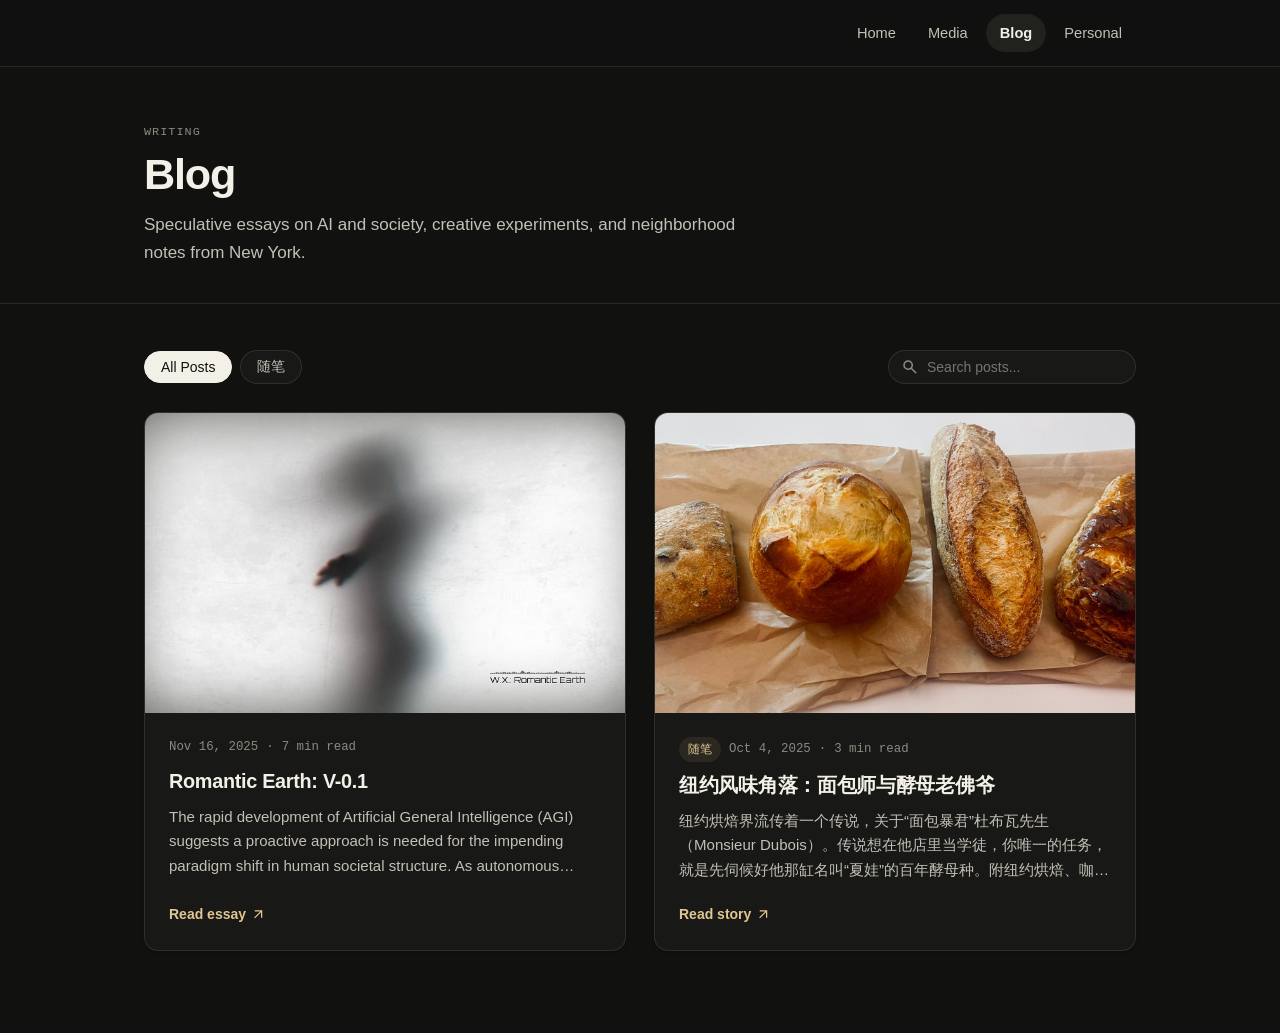
==== blog/index.html @ 7f25b13c "Remove top-left Wei Xia brand label from navbar" ====
<!DOCTYPE html>
<html lang="en">
<head>
  <meta charset="utf-8" />
  <meta name="viewport" content="width=device-width, initial-scale=1" />
  <meta name="theme-color" content="#111110" />
  <meta http-equiv="Content-Security-Policy" content="default-src 'self'; img-src 'self' data:; media-src 'self'; style-src 'self' https://fonts.googleapis.com; font-src 'self' https://fonts.gstatic.com; script-src 'self'; object-src 'none'; base-uri 'self'; form-action 'none';" />
  <title>Blog | Wei Xia</title>
  <meta name="description" content="Essays and personal writing by Wei Xia." />
  <link rel="canonical" href="https://www.ericwxia.xyz/blog/" />
  <link rel="icon" href="../favicon.ico" />
  <meta property="og:title" content="Blog | Wei Xia" />
  <meta property="og:description" content="Essays and personal writing by Wei Xia." />
  <meta property="og:url" content="https://www.ericwxia.xyz/blog/" />
  <meta property="og:site_name" content="Wei Xia" />
  <meta property="og:image" content="https://www.ericwxia.xyz/assets/images/portrait.jpg" />
  <meta property="og:type" content="website" />
  <link rel="preconnect" href="https://fonts.googleapis.com" />
  <link rel="preconnect" href="https://fonts.gstatic.com" crossorigin />
  <link href="https://fonts.googleapis.com/css2?family=Google+Sans+Code:wght@400..600&family=Google+Sans+Flex:opsz,wght,ROND@14..48,400..700,0..100&family=Newsreader:ital,opsz,wght@0,6..72,400..600;1,6..72,400..500&family=Noto+Sans+SC:wght@400;500;600&family=Noto+Serif+SC:wght@400;600&display=swap" rel="stylesheet" />
  <link rel="stylesheet" href="../assets/css/styles.css" />
</head>
<body>
  <a class="skip-link" href="#main-content">Skip to content</a>

  <header class="site-header">
    <div class="header-inner">
      <div class="nav-wrap">
        <nav id="site-nav" class="site-nav" aria-label="Primary">
          <a class="nav-link" href="../">Home</a>
          <a class="nav-link" href="../media/">Media</a>
          <a class="nav-link" href="./" aria-current="page">Blog</a>
          <a class="nav-link" href="../personal/">Personal</a>
        </nav>
        <button id="menu-toggle" class="icon-btn menu-toggle" type="button" aria-label="Toggle navigation menu" aria-expanded="false" aria-controls="site-nav">
          <svg class="icon" viewBox="0 0 24 24" aria-hidden="true"><path d="M3,18V16H21v2H3Zm0-5V11H21v2H3ZM3,8V6H21V8H3Z"/></svg>
        </button>
      </div>
    </div>
  </header>

  <main id="main-content">
    <section class="page-hero">
      <div class="container">
        <p class="section-kicker">Writing</p>
        <h1 class="page-title">Blog</h1>
        <p class="page-subtitle">Speculative essays on AI and society, creative experiments, and neighborhood notes from New York.</p>
      </div>
    </section>

    <section class="section">
      <div class="container">
        <div class="blog-toolbar">
          <div class="filter-pills" role="group" aria-label="Filter posts by category">
            <button class="filter-pill is-active" type="button" id="filter-all" data-filter-category="all" aria-pressed="true">All Posts</button>
            <button class="filter-pill" type="button" id="filter-suibi" data-filter-category="随笔" aria-pressed="false" lang="zh-Hans">随笔</button>
          </div>
          <div class="search-field">
            <svg class="icon" viewBox="0 0 24 24" aria-hidden="true"><path d="M19.6,21l-6.3-6.3q-0.75,0.6-1.72,0.95T9.5,16q-2.72,0-4.61-1.89Q3,12.23 3,9.5Q3,6.77 4.89,4.89T9.5,3t4.61,1.89T16,9.5q0,1.1-0.35,2.07T14.7,13.3L21,19.6L19.6,21ZM9.5,14q1.88,0 3.19-1.31T14,9.5T12.69,6.31T9.5,5T6.31,6.31T5,9.5t1.31,3.19T9.5,14Z"/></svg>
            <input id="blog-search-input" class="search-input" type="search" placeholder="Search posts..." aria-label="Search posts" />
          </div>
        </div>

        
      <div class="post-grid">
        <article class="post-card" data-post-card data-category="essay">
          <a href="../post/romantic-earth-v-0-1/" id="post-card-romantic-earth">
            <div class="post-card-cover">
              <img src="../assets/images/romantic-earth-cover.jpg" alt="Romantic Earth: V-0.1 cover artwork" loading="lazy" />
            </div>
            <div class="post-card-body">
              <div class="post-card-meta">
                <span>Nov 16, 2025</span>
                <span>&middot;</span>
                <span>7 min read</span>
              </div>
              <h3 class="post-card-title">Romantic Earth: V-0.1</h3>
              <p class="post-card-excerpt">The rapid development of Artificial General Intelligence (AGI) suggests a proactive approach is needed for the impending paradigm shift in human societal structure. As autonomous systems begin to manage the logistical and material foundations of civilization, humanity may face a &ldquo;post-work alignment problem.&rdquo;</p>
              <span class="post-card-footer">Read essay <svg class="icon icon-sm" viewBox="0 0 24 24" aria-hidden="true"><path d="M6.4,18L5,16.6L14.6,7H6V5H18V17H16V8.4L6.4,18Z"/></svg></span>
            </div>
          </a>
        </article>

        <article class="post-card" data-post-card data-category="随笔">
          <a href="../post/%E7%BA%BD%E7%BA%A6%E9%A3%8E%E5%91%B3%E8%A7%92%E8%90%BD/" id="post-card-ny-corners">
            <div class="post-card-cover">
              <img src="../assets/images/ny-bakery-cover.jpg" alt="纽约风味角落 artisan breads" loading="lazy" />
            </div>
            <div class="post-card-body">
              <div class="post-card-meta">
                <span class="post-card-tag" lang="zh-Hans">随笔</span>
                <span>Oct 4, 2025</span>
                <span>&middot;</span>
                <span>3 min read</span>
              </div>
              <h3 class="post-card-title" lang="zh-Hans">纽约风味角落：面包师与酵母老佛爷</h3>
              <p class="post-card-excerpt" lang="zh-Hans">纽约烘焙界流传着一个传说，关于“面包暴君”杜布瓦先生（Monsieur Dubois）。传说想在他店里当学徒，你唯一的任务，就是先伺候好他那缸名叫“夏娃”的百年酵母种。附纽约烘焙、咖啡与抹茶风味笔记及 AI 原创曲 Caffeine Mode。</p>
              <span class="post-card-footer">Read story <svg class="icon icon-sm" viewBox="0 0 24 24" aria-hidden="true"><path d="M6.4,18L5,16.6L14.6,7H6V5H18V17H16V8.4L6.4,18Z"/></svg></span>
            </div>
          </a>
        </article>
      </div>


        <div id="blog-empty-state" class="empty-state" hidden>
          No posts match your search.
        </div>
      </div>
    </section>

  </main>

  <script src="../assets/js/main.js" defer></script>
</body>
</html>
---- assets/css/styles.css ----
/* ==========================================================================
   Wei Xia — Personal Website Design System v2 (ericwxia.xyz)
   Typography: Google Sans Flex, Newsreader, Noto Sans/Serif SC, Google Sans Code
   Palette: Warm Museum Paper & Deep Obsidian (#FAF8F5 / #171717 / #1A5276)
   ========================================================================== */

:root {
  color-scheme: dark;
  --bg: #111110;
  --bg-elevated: #181816;
  --bg-subtle: #21211e;
  --bg-muted: #2b2b27;
  --bg-obsidian: #171717;
  --ink: #f3f0e8;
  --ink-secondary: #c4c0b6;
  --ink-muted: #8e8a80;
  --border: rgba(243, 240, 232, 0.10);
  --border-strong: rgba(243, 240, 232, 0.22);
  --accent: #e2c692;
  --accent-hover: #f2ddb3;
  --accent-soft: rgba(226, 198, 146, 0.09);
  --accent-border: rgba(226, 198, 146, 0.30);
  --header-bg: rgba(17, 17, 16, 0.88);
  --shadow-sm: 0 1px 3px rgba(0, 0, 0, 0.34);
  --shadow-md: 0 14px 36px -10px rgba(0, 0, 0, 0.54);
  --shadow-lg: 0 28px 60px -14px rgba(0, 0, 0, 0.74);
  --fig-re: #4bc498;
  --fig-re-soft: rgba(75, 196, 152, 0.16);
  --fig-md: #e59a3c;
  --fig-ga: #e06c6c;
  --fig-tier1-fill: rgba(75, 196, 152, 0.18);
  --fig-tier2-fill: rgba(116, 175, 214, 0.16);
  --fig-tier3-fill: rgba(243, 240, 232, 0.07);
  --radius-sm: 8px;
  --radius-md: 14px;
  --radius-lg: 20px;
  --font-sans: 'Google Sans Flex', -apple-system, BlinkMacSystemFont, 'Noto Sans SC', sans-serif;
  --font-serif: 'Newsreader', 'Noto Serif SC', Georgia, serif;
  --font-mono: 'Google Sans Code', ui-monospace, SFMono-Regular, Menlo, monospace;
  --container-max: 1040px;
  --prose-max: 690px;
}

*,
*::before,
*::after {
  box-sizing: border-box;
}

html {
  scroll-behavior: smooth;
  -webkit-text-size-adjust: 100%;
}

body {
  margin: 0;
  background-color: var(--bg);
  color: var(--ink);
  font-family: var(--font-sans);
  font-size: 16px;
  line-height: 1.65;
  font-variant-ligatures: no-contextual;
  font-feature-settings: "calt" 0;
  -webkit-font-smoothing: antialiased;
  -moz-osx-font-smoothing: grayscale;
  transition: background-color 0.22s ease, color 0.22s ease;
  min-height: 100vh;
  display: flex;
  flex-direction: column;
}

img,
video,
svg {
  max-width: 100%;
  display: block;
}

[hidden] {
  display: none !important;
}

body.is-modal-open {
  overflow: hidden;
}

a {
  color: inherit;
  text-decoration: none;
}

button {
  font-family: inherit;
}

:focus-visible {
  outline: 2px solid var(--accent);
  outline-offset: 3px;
  border-radius: 4px;
}

.skip-link {
  position: absolute;
  left: -9999px;
  top: 12px;
  z-index: 200;
  background: var(--ink);
  color: var(--bg);
  padding: 8px 16px;
  border-radius: var(--radius-sm);
  font-size: 0.875rem;
  font-weight: 500;
}

.skip-link:focus {
  left: 16px;
}

.icon {
  width: 18px;
  height: 18px;
  fill: currentColor;
  flex-shrink: 0;
  display: inline-block;
  vertical-align: middle;
}

.icon-sm {
  width: 15px;
  height: 15px;
}

.icon-lg {
  width: 22px;
  height: 22px;
}

/* ==========================================================================
   Header, Monogram & Reading Progress Bar
   ========================================================================== */

.site-header {
  position: sticky;
  top: 0;
  z-index: 100;
  background: var(--header-bg);
  backdrop-filter: blur(16px);
  -webkit-backdrop-filter: blur(16px);
  border-bottom: 1px solid var(--border);
}

.header-inner {
  max-width: var(--container-max);
  margin: 0 auto;
  padding: 0 24px;
  height: 66px;
  display: flex;
  align-items: center;
  justify-content: flex-end;
  gap: 24px;
}

.nav-wrap {
  display: flex;
  align-items: center;
  gap: 8px;
}

.site-nav {
  display: flex;
  align-items: center;
  gap: 4px;
}

.nav-link {
  padding: 7px 14px;
  border-radius: 999px;
  font-size: 0.915rem;
  font-weight: 480;
  color: var(--ink-secondary);
  transition: color 0.16s ease, background-color 0.16s ease;
}

.nav-link:hover {
  color: var(--ink);
  background: var(--bg-subtle);
}

.nav-link[aria-current="page"] {
  color: var(--ink);
  font-weight: 580;
  background: var(--bg-subtle);
}

.icon-btn {
  display: inline-flex;
  align-items: center;
  justify-content: center;
  width: 38px;
  height: 38px;
  border-radius: 999px;
  border: 1px solid var(--border);
  background: transparent;
  color: var(--ink-secondary);
  cursor: pointer;
  transition: color 0.16s ease, background-color 0.16s ease, border-color 0.16s ease;
}

.icon-btn:hover {
  color: var(--ink);
  background: var(--bg-subtle);
  border-color: var(--border-strong);
}

.menu-toggle {
  display: none;
}

.reading-progress {
  position: absolute;
  left: 0;
  bottom: -1px;
  width: 100%;
  height: 2px;
  border: none;
  background: transparent;
  appearance: none;
  -webkit-appearance: none;
  pointer-events: none;
}

.reading-progress::-webkit-progress-bar {
  background: transparent;
}

.reading-progress::-webkit-progress-value {
  background: var(--accent);
  transition: width 0.08s linear;
}

.reading-progress::-moz-progress-bar {
  background: var(--accent);
}

/* ==========================================================================
   Main Container & Section Rhythm
   ========================================================================== */

main {
  flex: 1;
  padding-bottom: 36px;
}

.container {
  max-width: var(--container-max);
  margin: 0 auto;
  padding: 0 24px;
}

.section {
  padding: 46px 0;
}

.section-header {
  display: flex;
  align-items: center;
  justify-content: space-between;
  flex-wrap: wrap;
  gap: 12px 16px;
  margin-bottom: 26px;
}

.section-kicker {
  font-family: var(--font-mono);
  font-size: 0.74rem;
  text-transform: uppercase;
  letter-spacing: 0.085em;
  color: var(--ink-muted);
  margin: 0 0 7px;
}

.section-title {
  font-size: 1.4rem;
  font-weight: 620;
  letter-spacing: -0.022em;
  margin: 0;
}

.section-links {
  display: inline-flex;
  align-items: center;
  gap: 14px;
  flex-shrink: 0;
}

.scholar-pill {
  display: inline-flex;
  align-items: center;
  gap: 7px;
  padding: 5px 13px;
  border-radius: 999px;
  background: var(--accent-soft);
  border: 1px solid var(--accent-border);
  color: var(--accent);
  font-size: 0.86rem;
  font-weight: 540;
  letter-spacing: -0.005em;
  white-space: nowrap;
  transition: background-color 0.16s ease, border-color 0.16s ease, color 0.16s ease, transform 0.16s ease;
}

.scholar-pill:hover {
  color: var(--accent-hover);
  background: rgba(226, 198, 146, 0.15);
  border-color: rgba(226, 198, 146, 0.52);
  transform: translateY(-1px);
}

.scholar-pill .scholar-arrow {
  opacity: 0.85;
  transition: transform 0.16s ease, opacity 0.16s ease;
}

.scholar-pill:hover .scholar-arrow {
  opacity: 1;
  transform: translate(2px, -2px);
}

.section-more {
  display: inline-flex;
  align-items: center;
  gap: 4px;
  font-size: 0.88rem;
  font-weight: 500;
  color: var(--ink-secondary);
  white-space: nowrap;
  flex-shrink: 0;
  transition: color 0.16s ease;
}

.section-more:hover {
  color: var(--accent-hover);
}

.section-more .icon {
  transition: transform 0.16s ease;
}

.section-more:hover .icon {
  transform: translate(2px, -2px);
}

/* ==========================================================================
   Home Hero & Museum Mat Portrait Frame
   ========================================================================== */

.hero {
  padding: 72px 0 64px;
}

.hero-grid {
  display: grid;
  grid-template-columns: 1fr auto;
  gap: 48px;
  align-items: center;
}

.hero-title {
  font-size: clamp(2.5rem, 4.8vw, 3.45rem);
  line-height: 1.08;
  letter-spacing: -0.032em;
  font-weight: 660;
  margin: 0 0 22px;
  text-wrap: balance;
}

.hero-lead,
.hero-sub {
  font-family: var(--font-sans);
  font-size: 1.12rem;
  line-height: 1.7;
  color: var(--ink);
  font-weight: 430;
  max-width: 54ch;
}

.hero-lead {
  margin: 0 0 16px;
}

.hero-sub {
  margin: 0 0 24px;
}

.focus-strip {
  display: flex;
  flex-wrap: wrap;
  align-items: center;
  gap: 8px;
  margin: 0 0 30px;
  padding: 0;
  list-style: none;
  font-family: var(--font-mono);
  font-size: 0.75rem;
  color: var(--ink-secondary);
}

.focus-chip {
  padding: 4px 11px;
  border-radius: 999px;
  background: var(--bg-subtle);
  border: 1px solid var(--border);
  white-space: nowrap;
}

.hero-actions {
  display: flex;
  flex-wrap: wrap;
  align-items: center;
  gap: 14px;
}

.contact-bar {
  display: inline-flex;
  flex-wrap: wrap;
  align-items: center;
  gap: 8px;
  padding: 8px 18px;
  background: var(--bg-elevated);
  border: 1px solid var(--border);
  border-radius: 999px;
  box-shadow: var(--shadow-sm);
}

.contact-label {
  font-size: 0.85rem;
  color: var(--ink-muted);
}

.contact-handle {
  font-family: var(--font-mono);
  font-size: 0.88rem;
  font-weight: 500;
  color: var(--ink);
  letter-spacing: -0.01em;
}

.inline-link {
  color: var(--accent);
  text-decoration: underline;
  text-decoration-color: rgba(226, 198, 146, 0.38);
  text-underline-offset: 3px;
  transition: color 0.16s ease, text-decoration-color 0.16s ease;
}

.inline-link:hover {
  color: var(--accent-hover);
  text-decoration-color: rgba(242, 221, 179, 0.85);
}

/* Compact Portrait Frame */
.portrait-card {
  width: 196px;
  max-width: 196px;
  margin-left: auto;
  border: 1px solid var(--border);
  border-radius: 16px;
  overflow: hidden;
  box-shadow: var(--shadow-md);
  background: var(--bg-obsidian);
}

.portrait-frame {
  background: var(--bg-obsidian);
  aspect-ratio: 760 / 826;
}

.portrait-frame img {
  width: 100%;
  height: 100%;
  object-fit: cover;
  object-position: center center;
}

/* ==========================================================================
   Media Coverage List (With Domain & Year Context)
   ========================================================================== */

.page-hero {
  padding: 56px 0 36px;
  border-bottom: 1px solid var(--border);
}

.page-title {
  font-size: clamp(2.05rem, 3.6vw, 2.7rem);
  line-height: 1.15;
  letter-spacing: -0.028em;
  font-weight: 650;
  margin: 0 0 12px;
}

.page-subtitle {
  font-size: 1.0625rem;
  color: var(--ink-secondary);
  margin: 0;
  max-width: 620px;
}

.media-list {
  list-style: none;
  padding: 0;
  margin: 0;
  display: flex;
  flex-direction: column;
}

.media-item {
  border-bottom: 1px solid var(--border);
}

.media-item:first-child {
  border-top: 1px solid var(--border);
}

.media-link {
  display: flex;
  align-items: center;
  justify-content: space-between;
  gap: 24px;
  padding: 20px 14px;
  margin: 0 -14px;
  border-radius: var(--radius-sm);
  transition: background-color 0.16s ease;
}

.media-link:hover {
  background-color: var(--bg-subtle);
}

.media-main {
  display: flex;
  flex-direction: column;
  gap: 4px;
}

.media-context {
  font-family: var(--font-mono);
  font-size: 0.74rem;
  color: var(--ink-muted);
  letter-spacing: 0.02em;
}

.media-headline {
  font-size: 1.05rem;
  font-weight: 540;
  line-height: 1.45;
  color: var(--ink);
  transition: color 0.16s ease;
}

.media-link:hover .media-headline {
  color: var(--accent);
}

.media-meta {
  display: inline-flex;
  align-items: center;
  gap: 10px;
  flex-shrink: 0;
}

.outlet-badge {
  font-family: var(--font-mono);
  font-size: 0.77rem;
  font-weight: 500;
  padding: 4px 11px;
  border-radius: 999px;
  background: var(--bg-elevated);
  border: 1px solid var(--border);
  color: var(--ink-secondary);
  white-space: nowrap;
}

.media-arrow {
  color: var(--ink-muted);
  transition: transform 0.16s ease, color 0.16s ease;
}

.media-link:hover .media-arrow {
  color: var(--accent);
  transform: translate(2px, -2px);
}

/* ==========================================================================
   Blog Cards & Toolbar
   ========================================================================== */

.blog-toolbar {
  display: flex;
  flex-wrap: wrap;
  align-items: center;
  justify-content: space-between;
  gap: 16px;
  margin: 0 0 28px;
}

.filter-pills {
  display: flex;
  align-items: center;
  gap: 8px;
}

.filter-pill {
  padding: 7px 16px;
  border-radius: 999px;
  border: 1px solid var(--border);
  background: var(--bg-elevated);
  color: var(--ink-secondary);
  font-size: 0.875rem;
  font-weight: 500;
  cursor: pointer;
  transition: all 0.16s ease;
}

.filter-pill:hover {
  border-color: var(--border-strong);
  color: var(--ink);
}

.filter-pill.is-active {
  background: var(--ink);
  color: var(--bg);
  border-color: var(--ink);
}

.search-field {
  position: relative;
  min-width: 248px;
}

.search-field .icon {
  position: absolute;
  left: 13px;
  top: 50%;
  transform: translateY(-50%);
  color: var(--ink-muted);
  pointer-events: none;
}

.search-input {
  width: 100%;
  padding: 8px 14px 8px 38px;
  border-radius: 999px;
  border: 1px solid var(--border);
  background: var(--bg-elevated);
  color: var(--ink);
  font-family: inherit;
  font-size: 0.875rem;
  transition: border-color 0.16s ease, box-shadow 0.16s ease;
}

.search-input:focus {
  outline: none;
  border-color: var(--accent);
  box-shadow: 0 0 0 3px var(--accent-soft);
}

.post-grid {
  display: grid;
  grid-template-columns: repeat(2, minmax(0, 1fr));
  gap: 28px;
}

.post-card {
  display: flex;
  flex-direction: column;
  background: var(--bg-elevated);
  border: 1px solid var(--border);
  border-radius: var(--radius-md);
  overflow: hidden;
  box-shadow: var(--shadow-sm);
  transition: transform 0.2s ease, box-shadow 0.2s ease, border-color 0.2s ease;
}

.post-card:hover {
  transform: translateY(-3px);
  box-shadow: var(--shadow-md);
  border-color: var(--border-strong);
}

.post-card > a {
  display: flex;
  flex-direction: column;
  flex: 1;
}

.post-card-cover {
  aspect-ratio: 16 / 10;
  overflow: hidden;
  background: var(--bg-subtle);
}

.post-card-cover img {
  width: 100%;
  height: 100%;
  object-fit: cover;
  transition: transform 0.35s ease;
}

.post-card:hover .post-card-cover img {
  transform: scale(1.03);
}

.post-card-body {
  padding: 24px;
  display: flex;
  flex-direction: column;
  flex: 1;
}

.post-card-meta {
  display: flex;
  align-items: center;
  flex-wrap: wrap;
  gap: 8px;
  font-family: var(--font-mono);
  font-size: 0.775rem;
  color: var(--ink-muted);
  margin-bottom: 10px;
}

.post-card-tag {
  padding: 2px 9px;
  border-radius: 999px;
  background: var(--accent-soft);
  color: var(--accent);
  font-family: var(--font-sans);
  font-weight: 560;
}

.post-card-title {
  font-size: 1.24rem;
  line-height: 1.35;
  letter-spacing: -0.015em;
  font-weight: 620;
  margin: 0 0 10px;
  color: var(--ink);
}

.post-card-excerpt {
  font-size: 0.94rem;
  line-height: 1.65;
  color: var(--ink-secondary);
  margin: 0 0 20px;
  display: -webkit-box;
  -webkit-line-clamp: 3;
  -webkit-box-orient: vertical;
  overflow: hidden;
}

.post-card-footer {
  margin-top: auto;
  display: inline-flex;
  align-items: center;
  gap: 5px;
  font-size: 0.875rem;
  font-weight: 560;
  color: var(--accent);
}

/* Horizontal Related Post Card */
.next-post-card {
  display: grid;
  grid-template-columns: 180px 1fr;
  background: var(--bg-elevated);
  border: 1px solid var(--border);
  border-radius: var(--radius-md);
  overflow: hidden;
  box-shadow: var(--shadow-sm);
  transition: transform 0.2s ease, box-shadow 0.2s ease, border-color 0.2s ease;
}

.next-post-card:hover {
  transform: translateY(-2px);
  box-shadow: var(--shadow-md);
  border-color: var(--border-strong);
}

.next-post-thumb {
  height: 100%;
  min-height: 130px;
  background: var(--bg-subtle);
  overflow: hidden;
}

.next-post-thumb img {
  width: 100%;
  height: 100%;
  object-fit: cover;
}

.next-post-body {
  padding: 20px 24px;
  display: flex;
  flex-direction: column;
  justify-content: center;
}

/* Zen Minimalist Writing List (Homepage) */
.zen-post-list {
  list-style: none;
  padding: 0;
  margin: 0;
  border-top: 1px solid var(--border);
}

.zen-post-item {
  border-bottom: 1px solid var(--border);
}

.zen-post-link {
  display: flex;
  align-items: baseline;
  justify-content: space-between;
  gap: 24px;
  padding: 18px 12px;
  margin: 0 -12px;
  border-radius: var(--radius-sm);
  transition: background-color 0.16s ease;
}

.zen-post-link:hover {
  background-color: var(--bg-subtle);
}

.zen-post-title {
  font-size: 1.05rem;
  font-weight: 520;
  color: var(--ink);
  transition: color 0.16s ease;
}

.zen-post-link:hover .zen-post-title {
  color: var(--accent);
}

.zen-post-date {
  font-family: var(--font-mono);
  font-size: 0.8rem;
  color: var(--ink-muted);
  white-space: nowrap;
  flex-shrink: 0;
}

.empty-state {
  padding: 40px 24px;
  text-align: center;
  color: var(--ink-muted);
  background: var(--bg-subtle);
  border-radius: var(--radius-md);
}

/* ==========================================================================
   Personal Page & Journey Trail
   ========================================================================== */

.personal-layout {
  display: grid;
  grid-template-columns: 1.22fr 0.92fr;
  gap: 52px;
  align-items: start;
  padding: 48px 0 64px;
}

.personal-prose > p {
  font-family: var(--font-sans);
  font-size: 1.08rem;
  font-weight: 430;
  line-height: 1.8;
  color: var(--ink);
  margin: 0 0 22px;
}

.places-strip {
  margin-top: 34px;
  padding-top: 26px;
  border-top: 1px solid var(--border);
}

.places-trail {
  display: flex;
  flex-wrap: wrap;
  align-items: center;
  gap: 8px 6px;
  list-style: none;
  padding: 0;
  margin: 14px 0 0;
}

.place-step {
  display: inline-flex;
  align-items: center;
  gap: 6px;
  font-size: 0.86rem;
  color: var(--ink-secondary);
}

.place-name {
  padding: 4px 11px;
  border-radius: 999px;
  background: var(--bg-subtle);
  border: 1px solid var(--border);
}

.place-name.is-current {
  background: var(--ink);
  color: var(--bg);
  border-color: var(--ink);
  font-weight: 560;
}

.place-arrow {
  color: var(--ink-muted);
  font-family: var(--font-mono);
  font-size: 0.78rem;
}

.art-card {
  background: var(--bg-elevated);
  border: 1px solid var(--border);
  border-radius: var(--radius-lg);
  padding: 12px;
  box-shadow: var(--shadow-md);
}

.art-card img {
  border-radius: 10px;
  width: 100%;
  aspect-ratio: 16 / 11;
  object-fit: cover;
}

.art-caption {
  padding: 12px 6px 4px;
  font-family: var(--font-mono);
  font-size: 0.76rem;
  color: var(--ink-muted);
  display: flex;
  justify-content: space-between;
  gap: 12px;
}

/* ==========================================================================
   Article / Essay Layout + Sticky Margin TOC
   ========================================================================== */

.article-shell {
  padding: 44px 0 76px;
}

.article-with-toc {
  max-width: 1080px;
  margin: 0 auto;
  padding: 0 24px;
  display: grid;
  grid-template-columns: 200px minmax(0, var(--prose-max));
  gap: 56px;
  justify-content: center;
}

.article-container {
  max-width: var(--prose-max);
  margin: 0 auto;
  padding: 0 24px;
}

.article-with-toc .article-container {
  padding: 0;
  margin: 0;
}

.toc-aside {
  position: sticky;
  top: 98px;
  align-self: start;
  padding-top: 4px;
}

.toc-label {
  font-family: var(--font-mono);
  font-size: 0.7rem;
  text-transform: uppercase;
  letter-spacing: 0.09em;
  color: var(--ink-muted);
  margin: 0 0 12px;
}

.toc-list {
  list-style: none;
  padding: 0;
  margin: 0;
  border-left: 1px solid var(--border);
}

.toc-link {
  display: block;
  padding: 5px 0 5px 14px;
  margin-left: -1px;
  border-left: 2px solid transparent;
  font-size: 0.8125rem;
  line-height: 1.4;
  color: var(--ink-muted);
  transition: color 0.15s ease, border-color 0.15s ease;
}

.toc-link:hover {
  color: var(--ink);
}

.toc-link.is-active {
  color: var(--accent);
  border-left-color: var(--accent);
  font-weight: 560;
}

.back-link {
  display: inline-flex;
  align-items: center;
  gap: 6px;
  font-size: 0.875rem;
  font-weight: 500;
  color: var(--ink-muted);
  margin-bottom: 26px;
  transition: color 0.16s ease;
}

.back-link:hover {
  color: var(--ink);
}

.article-header {
  margin-bottom: 30px;
}

.article-title {
  font-size: clamp(1.95rem, 3.8vw, 2.6rem);
  line-height: 1.18;
  letter-spacing: -0.026em;
  font-weight: 660;
  margin: 0 0 16px;
  text-wrap: balance;
}

.article-title:lang(zh-Hans) {
  font-size: clamp(1.72rem, 3.2vw, 2.28rem);
  letter-spacing: -0.01em;
}

.article-byline {
  display: flex;
  flex-wrap: wrap;
  align-items: center;
  gap: 10px;
  font-family: var(--font-mono);
  font-size: 0.8rem;
  color: var(--ink-muted);
}

.hashtag-row {
  display: flex;
  flex-wrap: wrap;
  gap: 8px;
  margin-top: 16px;
}

.hashtag {
  font-size: 0.8125rem;
  color: var(--accent);
  background: var(--accent-soft);
  padding: 3px 11px;
  border-radius: 999px;
  font-weight: 520;
}

.disclaimer-box {
  padding: 15px 20px;
  margin: 24px 0 28px;
  background: var(--bg-subtle);
  border-left: 3px solid var(--border-strong);
  border-radius: 0 var(--radius-sm) var(--radius-sm) 0;
  font-size: 0.91rem;
  line-height: 1.6;
  color: var(--ink-secondary);
  font-style: italic;
}

/* Video Figure */
.video-card {
  margin: 28px 0 36px;
  background: var(--bg-elevated);
  border: 1px solid var(--border);
  border-radius: var(--radius-md);
  overflow: hidden;
  box-shadow: var(--shadow-md);
}

.video-card video {
  width: 100%;
  aspect-ratio: 16 / 9;
  background: #000000;
}

.video-caption {
  padding: 11px 18px;
  font-family: var(--font-mono);
  font-size: 0.78rem;
  color: var(--ink-muted);
  border-top: 1px solid var(--border);
}

/* Custom Audio Player Card (Zero browser-default range chrome) */
.audio-player-card {
  display: flex;
  align-items: center;
  gap: 16px;
  padding: 15px 18px;
  margin: 24px 0 36px;
  background: var(--bg-elevated);
  border: 1px solid var(--border);
  border-radius: var(--radius-md);
  box-shadow: var(--shadow-sm);
}

.audio-cover {
  width: 58px;
  height: 58px;
  border-radius: 10px;
  object-fit: cover;
  flex-shrink: 0;
  border: 1px solid var(--border);
}

.audio-play-btn {
  width: 44px;
  height: 44px;
  border-radius: 999px;
  border: none;
  background: var(--ink);
  color: var(--bg);
  display: inline-flex;
  align-items: center;
  justify-content: center;
  cursor: pointer;
  flex-shrink: 0;
  transition: transform 0.15s ease, opacity 0.15s ease;
}

.audio-play-btn:hover {
  transform: scale(1.05);
  opacity: 0.92;
}

.audio-body {
  flex: 1;
  min-width: 0;
}

.audio-top {
  display: flex;
  align-items: baseline;
  justify-content: space-between;
  gap: 12px;
  margin-bottom: 10px;
}

.audio-title-wrap {
  display: flex;
  flex-wrap: wrap;
  align-items: baseline;
  gap: 8px;
  min-width: 0;
}

.audio-title {
  font-weight: 620;
  font-size: 0.95rem;
  color: var(--ink);
}

.audio-artist {
  font-size: 0.8rem;
  color: var(--ink-muted);
}

.audio-meta-right {
  display: inline-flex;
  align-items: center;
  gap: 10px;
  flex-shrink: 0;
}

.lyrics-jump {
  font-family: var(--font-mono);
  font-size: 0.74rem;
  color: var(--accent);
  padding: 2px 8px;
  border-radius: 999px;
  background: var(--accent-soft);
}

.lyrics-jump:hover {
  color: var(--accent-hover);
}

.audio-time {
  font-family: var(--font-mono);
  font-size: 0.775rem;
  color: var(--ink-muted);
  white-space: nowrap;
}

.audio-scrub {
  width: 100%;
  padding: 6px 0;
  cursor: pointer;
}

.audio-progress {
  width: 100%;
  height: 6px;
  border: none;
  border-radius: 999px;
  background: var(--bg-muted);
  overflow: hidden;
  display: block;
  appearance: none;
  -webkit-appearance: none;
}

.audio-progress::-webkit-progress-bar {
  background: var(--bg-muted);
  border-radius: 999px;
}

.audio-progress::-webkit-progress-value {
  background: var(--accent);
  border-radius: 999px;
  transition: width 0.08s linear;
}

.audio-progress::-moz-progress-bar {
  background: var(--accent);
  border-radius: 999px;
}

/* Prose Content */
.prose {
  font-family: var(--font-serif);
  font-size: 1.125rem;
  line-height: 1.84;
  color: var(--ink);
}

.prose.prose-zh {
  font-size: 1.08rem;
  line-height: 1.95;
}

.prose p {
  margin: 0 0 1.35em;
}

.prose h2 {
  font-family: var(--font-sans);
  font-size: 1.42rem;
  line-height: 1.3;
  letter-spacing: -0.02em;
  font-weight: 630;
  margin: 2.3em 0 0.75em;
  scroll-margin-top: 90px;
}

.prose h3 {
  font-family: var(--font-sans);
  font-size: 1.14rem;
  line-height: 1.38;
  letter-spacing: -0.012em;
  font-weight: 610;
  margin: 1.8em 0 0.6em;
  scroll-margin-top: 90px;
}

.prose ul,
.prose ol {
  margin: 0 0 1.4em;
  padding-left: 1.4em;
}

.prose li {
  margin-bottom: 0.55em;
}

.prose strong {
  font-weight: 650;
  color: var(--ink);
}

.prose-divider {
  text-align: center;
  margin: 2.4em 0;
  font-family: var(--font-sans);
  font-size: 0.92rem;
  color: var(--ink-muted);
  letter-spacing: 0.2em;
}

/* Publication SVG Figures (Theme-adaptive!) */
.svg-figure {
  margin: 2.2em 0;
  background: var(--bg-elevated);
  border: 1px solid var(--border);
  border-radius: var(--radius-md);
  padding: 22px 22px 18px;
  box-shadow: var(--shadow-sm);
}

.svg-figure svg {
  width: 100%;
  height: auto;
  font-family: var(--font-sans);
}

.svg-figure figcaption {
  margin-top: 16px;
  padding-top: 13px;
  border-top: 1px solid var(--border);
  font-family: var(--font-sans);
  font-size: 0.855rem;
  line-height: 1.58;
  color: var(--ink-secondary);
}

/* Equation Block */
.equation-box {
  margin: 1.8em 0;
  padding: 22px 24px;
  background: var(--bg-elevated);
  border: 1px solid var(--border);
  border-radius: var(--radius-md);
  display: flex;
  align-items: center;
  justify-content: space-between;
  gap: 16px;
  overflow-x: auto;
}

.equation-math {
  font-family: var(--font-serif);
  font-size: 1.38rem;
  font-style: italic;
  margin: 0 auto;
  white-space: nowrap;
  color: var(--ink);
}

.equation-math .op {
  font-style: normal;
  padding: 0 4px;
}

.equation-num {
  font-family: var(--font-mono);
  font-size: 0.8rem;
  color: var(--ink-muted);
}

/* Comparative Epoch Table */
.table-wrap {
  margin: 1.8em 0 2.2em;
  overflow-x: auto;
  border: 1px solid var(--border);
  border-radius: var(--radius-md);
  background: var(--bg-elevated);
}

.table-caption {
  padding: 12px 18px;
  font-family: var(--font-sans);
  font-size: 0.86rem;
  font-weight: 600;
  color: var(--ink-secondary);
  border-bottom: 1px solid var(--border);
  background: var(--bg-subtle);
}

.epoch-table {
  width: 100%;
  border-collapse: collapse;
  font-family: var(--font-sans);
  font-size: 0.9rem;
  text-align: left;
}

.epoch-table th,
.epoch-table td {
  padding: 12px 16px;
  border-bottom: 1px solid var(--border);
}

.epoch-table tr:last-child td {
  border-bottom: none;
}

.epoch-table th {
  font-weight: 600;
  color: var(--ink);
  background: var(--bg-elevated);
}

.epoch-table td:first-child {
  font-weight: 560;
  color: var(--ink);
  white-space: nowrap;
}

.epoch-table td:nth-child(2) {
  color: var(--ink-secondary);
}

.epoch-table td:nth-child(3) {
  color: var(--accent);
  font-weight: 520;
}

.references-list {
  font-family: var(--font-sans);
  font-size: 0.88rem;
  line-height: 1.62;
  color: var(--ink-secondary);
  list-style: none;
  padding-left: 0 !important;
}

.references-list li {
  margin-bottom: 10px;
}

/* Editorial Magazine Gallery Grid (NYC Post) */
.gallery-editorial {
  display: grid;
  grid-template-columns: repeat(4, minmax(0, 1fr));
  gap: 10px;
  margin: 28px 0 22px;
}

.gallery-thumb {
  position: relative;
  padding: 0;
  border: 1px solid var(--border);
  border-radius: 10px;
  overflow: hidden;
  background: var(--bg-subtle);
  aspect-ratio: 4 / 3;
  cursor: zoom-in;
  display: block;
  width: 100%;
}

.gallery-thumb.is-featured {
  grid-column: span 2;
  grid-row: span 2;
  aspect-ratio: auto;
  min-height: 100%;
}

.gallery-thumb.is-wide {
  grid-column: span 2;
  aspect-ratio: 8 / 3;
}

.gallery-thumb img {
  width: 100%;
  height: 100%;
  object-fit: cover;
  transition: transform 0.3s ease;
}

.gallery-thumb:hover img {
  transform: scale(1.05);
}

.gallery-badge {
  position: absolute;
  right: 8px;
  bottom: 8px;
  padding: 2px 7px;
  border-radius: 999px;
  background: rgba(17, 17, 16, 0.66);
  color: #ffffff;
  font-family: var(--font-mono);
  font-size: 0.68rem;
  backdrop-filter: blur(4px);
  opacity: 0;
  transition: opacity 0.18s ease;
}

.gallery-thumb:hover .gallery-badge,
.gallery-thumb.is-featured .gallery-badge {
  opacity: 1;
}

.spot-guide {
  background: var(--bg-elevated);
  border: 1px solid var(--border);
  border-radius: var(--radius-md);
  padding: 22px 24px;
  margin: 18px 0 38px;
  font-family: var(--font-sans);
}

.spot-guide-title {
  font-size: 0.96rem;
  font-weight: 620;
  margin: 0 0 14px;
  color: var(--ink);
}

.spot-list {
  list-style: none;
  padding: 0;
  margin: 0;
  display: grid;
  grid-template-columns: repeat(2, minmax(0, 1fr));
  gap: 12px 24px;
}

.spot-list li {
  font-size: 0.9rem;
  line-height: 1.55;
  color: var(--ink-secondary);
  margin: 0;
}

.spot-list strong {
  color: var(--ink);
  font-weight: 600;
  display: block;
  margin-bottom: 2px;
}

.lyrics-card {
  margin: 34px 0;
  padding: 24px 28px;
  background: var(--bg-subtle);
  border: 1px solid var(--border);
  border-radius: var(--radius-md);
  font-family: var(--font-serif);
  scroll-margin-top: 90px;
}

.lyrics-header {
  font-family: var(--font-mono);
  font-size: 0.8rem;
  color: var(--ink-muted);
  margin-bottom: 14px;
}

.lyrics-stanza {
  margin: 0 0 16px;
  font-style: italic;
  line-height: 1.78;
  color: var(--ink-secondary);
}

.lyrics-stanza:last-child {
  margin-bottom: 0;
}

.related-section {
  margin-top: 54px;
  padding-top: 32px;
  border-top: 1px solid var(--border);
}

/* ==========================================================================
   Lightbox Modal
   ========================================================================== */

.lightbox {
  position: fixed;
  inset: 0;
  z-index: 300;
  background: rgba(12, 12, 12, 0.92);
  backdrop-filter: blur(8px);
  display: flex;
  align-items: center;
  justify-content: center;
  padding: 24px;
}

.lightbox-img {
  max-width: min(92vw, 1200px);
  max-height: 82vh;
  object-fit: contain;
  border-radius: var(--radius-sm);
  box-shadow: var(--shadow-lg);
}

.lightbox-close,
.lightbox-nav {
  position: absolute;
  width: 44px;
  height: 44px;
  border-radius: 999px;
  border: 1px solid rgba(255, 255, 255, 0.2);
  background: rgba(255, 255, 255, 0.1);
  color: #ffffff;
  display: inline-flex;
  align-items: center;
  justify-content: center;
  cursor: pointer;
  transition: background-color 0.16s ease;
}

.lightbox-close:hover,
.lightbox-nav:hover {
  background: rgba(255, 255, 255, 0.22);
}

.lightbox-close {
  top: 20px;
  right: 20px;
}

.lightbox-prev {
  left: 20px;
  top: 50%;
  transform: translateY(-50%);
}

.lightbox-next {
  right: 20px;
  top: 50%;
  transform: translateY(-50%);
}

.lightbox-caption {
  position: absolute;
  bottom: 18px;
  left: 50%;
  transform: translateX(-50%);
  color: rgba(255, 255, 255, 0.86);
  font-size: 0.85rem;
  font-family: var(--font-sans);
  text-align: center;
  max-width: 80vw;
}

/* ==========================================================================
   Responsive Breakpoints
   ========================================================================== */

@media (max-width: 1080px) {
  .article-with-toc {
    display: block;
    max-width: var(--prose-max);
  }

  .toc-aside {
    display: none;
  }
}

@media (max-width: 820px) {
  .hero {
    padding: 44px 0 44px;
  }

  .hero-grid {
    grid-template-columns: 1fr;
    gap: 32px;
  }

  .portrait-card {
    order: -1;
    margin: 0;
    width: 148px;
    max-width: 148px;
  }

  .personal-layout {
    grid-template-columns: 1fr;
    gap: 36px;
  }

  .post-grid {
    grid-template-columns: 1fr;
  }

  .gallery-editorial {
    grid-template-columns: repeat(2, minmax(0, 1fr));
  }

  .spot-list {
    grid-template-columns: 1fr;
  }
}

@media (max-width: 600px) {
  .header-inner {
    padding: 0 18px;
  }

  .menu-toggle {
    display: inline-flex;
  }

  .site-nav {
    display: none;
    position: absolute;
    top: 66px;
    left: 0;
    right: 0;
    background: var(--bg-elevated);
    border-bottom: 1px solid var(--border);
    padding: 12px 18px 16px;
    flex-direction: column;
    align-items: stretch;
    box-shadow: var(--shadow-md);
  }

  .site-nav.is-open {
    display: flex;
  }

  .nav-link {
    border-radius: var(--radius-sm);
    padding: 10px 14px;
  }

  .media-link {
    flex-direction: column;
    align-items: flex-start;
    gap: 10px;
  }

  .next-post-card {
    grid-template-columns: 1fr;
  }

  .next-post-thumb {
    aspect-ratio: 16 / 9;
  }

  .audio-player-card {
    flex-wrap: wrap;
  }

  .search-field {
    width: 100%;
  }
}
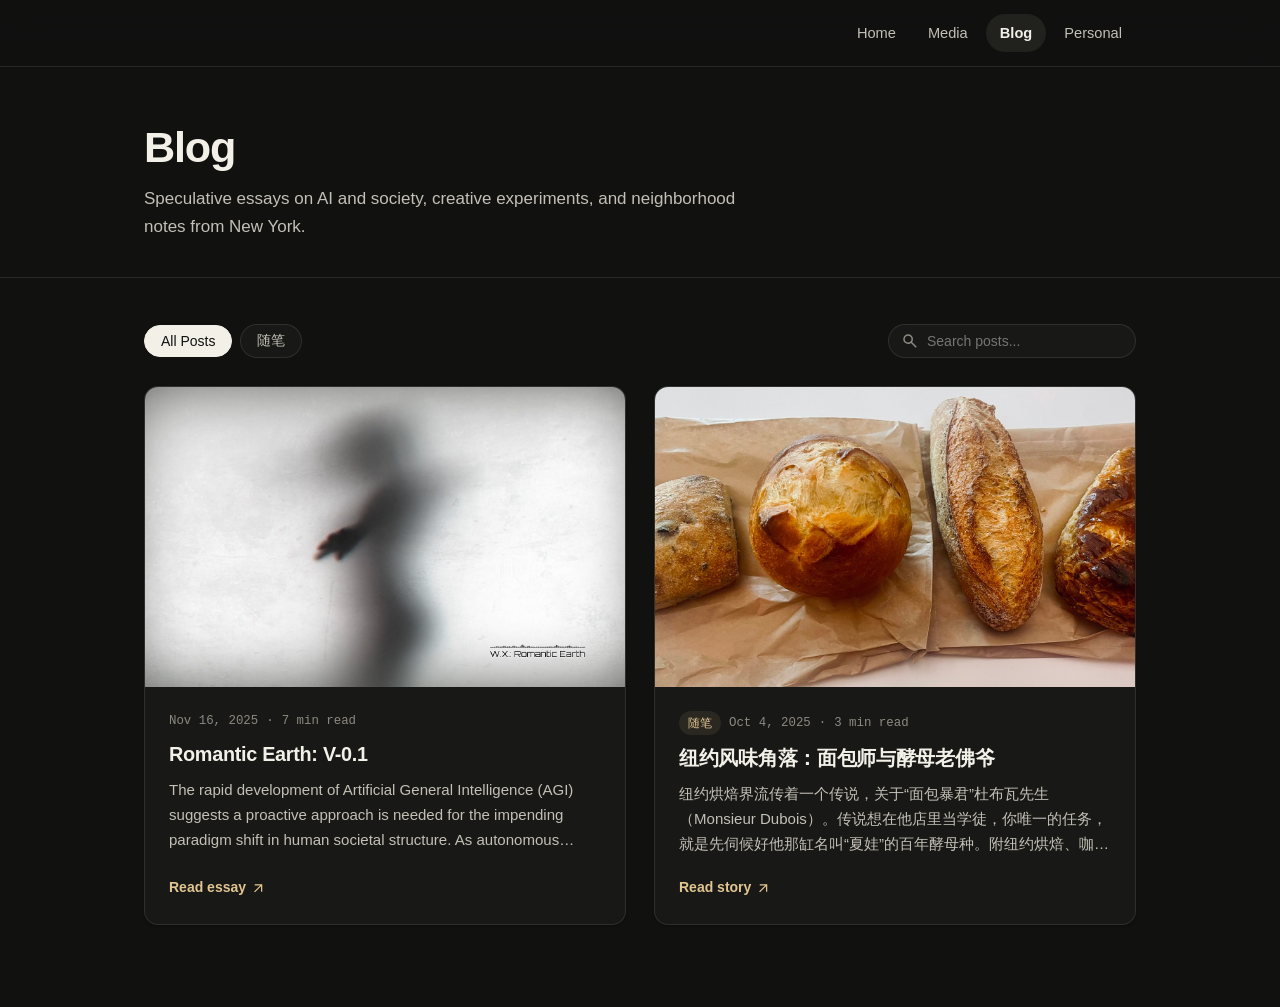
==== commit 5db55f6f: "Remove uppercase grey kicker labels above Media Coverage, Blog, and Personal titles" ====
--- a/blog/index.html
+++ b/blog/index.html
@@ -42,7 +42,6 @@
   <main id="main-content">
     <section class="page-hero">
       <div class="container">
-        <p class="section-kicker">Writing</p>
         <h1 class="page-title">Blog</h1>
         <p class="page-subtitle">Speculative essays on AI and society, creative experiments, and neighborhood notes from New York.</p>
       </div>
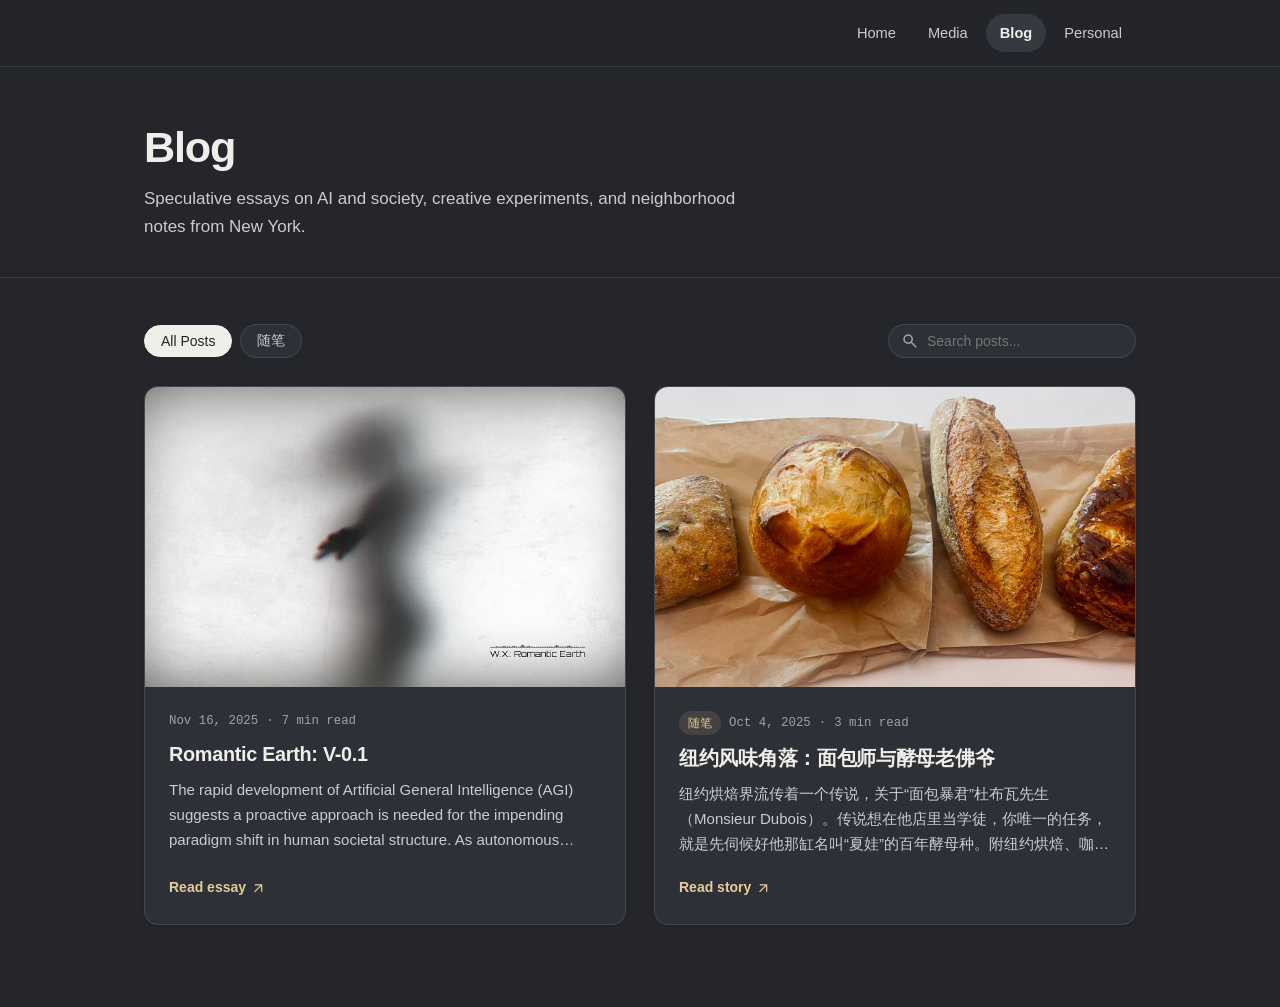
==== commit 3f79e2b6: "Soften dark theme from pitch-black #111110 to friendly dimmed graphite #24262b" ====
--- a/blog/index.html
+++ b/blog/index.html
@@ -3,7 +3,7 @@
 <head>
   <meta charset="utf-8" />
   <meta name="viewport" content="width=device-width, initial-scale=1" />
-  <meta name="theme-color" content="#111110" />
+  <meta name="theme-color" content="#24262b" />
   <meta http-equiv="Content-Security-Policy" content="default-src 'self'; img-src 'self' data:; media-src 'self'; style-src 'self' https://fonts.googleapis.com; font-src 'self' https://fonts.gstatic.com; script-src 'self'; object-src 'none'; base-uri 'self'; form-action 'none';" />
   <title>Blog | Wei Xia</title>
   <meta name="description" content="Essays and personal writing by Wei Xia." />
--- a/assets/css/styles.css
+++ b/assets/css/styles.css
@@ -6,24 +6,24 @@
 
 :root {
   color-scheme: dark;
-  --bg: #111110;
-  --bg-elevated: #181816;
-  --bg-subtle: #21211e;
-  --bg-muted: #2b2b27;
-  --bg-obsidian: #171717;
-  --ink: #f3f0e8;
-  --ink-secondary: #c4c0b6;
-  --ink-muted: #8e8a80;
-  --border: rgba(243, 240, 232, 0.10);
-  --border-strong: rgba(243, 240, 232, 0.22);
-  --accent: #e2c692;
-  --accent-hover: #f2ddb3;
-  --accent-soft: rgba(226, 198, 146, 0.09);
-  --accent-border: rgba(226, 198, 146, 0.30);
-  --header-bg: rgba(17, 17, 16, 0.88);
-  --shadow-sm: 0 1px 3px rgba(0, 0, 0, 0.34);
-  --shadow-md: 0 14px 36px -10px rgba(0, 0, 0, 0.54);
-  --shadow-lg: 0 28px 60px -14px rgba(0, 0, 0, 0.74);
+  --bg: #24262b;
+  --bg-elevated: #2d3036;
+  --bg-subtle: #363940;
+  --bg-muted: #40444c;
+  --bg-obsidian: #1b1c20;
+  --ink: #efeee9;
+  --ink-secondary: #cbccd0;
+  --ink-muted: #9fa2aa;
+  --border: rgba(239, 238, 233, 0.12);
+  --border-strong: rgba(239, 238, 233, 0.23);
+  --accent: #e8cb96;
+  --accent-hover: #f5e2bc;
+  --accent-soft: rgba(232, 203, 150, 0.12);
+  --accent-border: rgba(232, 203, 150, 0.36);
+  --header-bg: rgba(36, 38, 43, 0.88);
+  --shadow-sm: 0 1px 3px rgba(0, 0, 0, 0.16);
+  --shadow-md: 0 12px 30px -10px rgba(0, 0, 0, 0.28);
+  --shadow-lg: 0 24px 52px -14px rgba(0, 0, 0, 0.42);
   --fig-re: #4bc498;
   --fig-re-soft: rgba(75, 196, 152, 0.16);
   --fig-md: #e59a3c;
@@ -506,6 +506,10 @@
   max-width: 620px;
 }
 
+.page-subtitle + .page-subtitle {
+  margin-top: 10px;
+}
+
 .media-list {
   list-style: none;
   padding: 0;
@@ -963,7 +967,7 @@
   margin: 0 auto;
   padding: 0 24px;
   display: grid;
-  grid-template-columns: 200px minmax(0, var(--prose-max));
+  grid-template-columns: minmax(0, var(--prose-max)) 200px;
   gap: 56px;
   justify-content: center;
 }
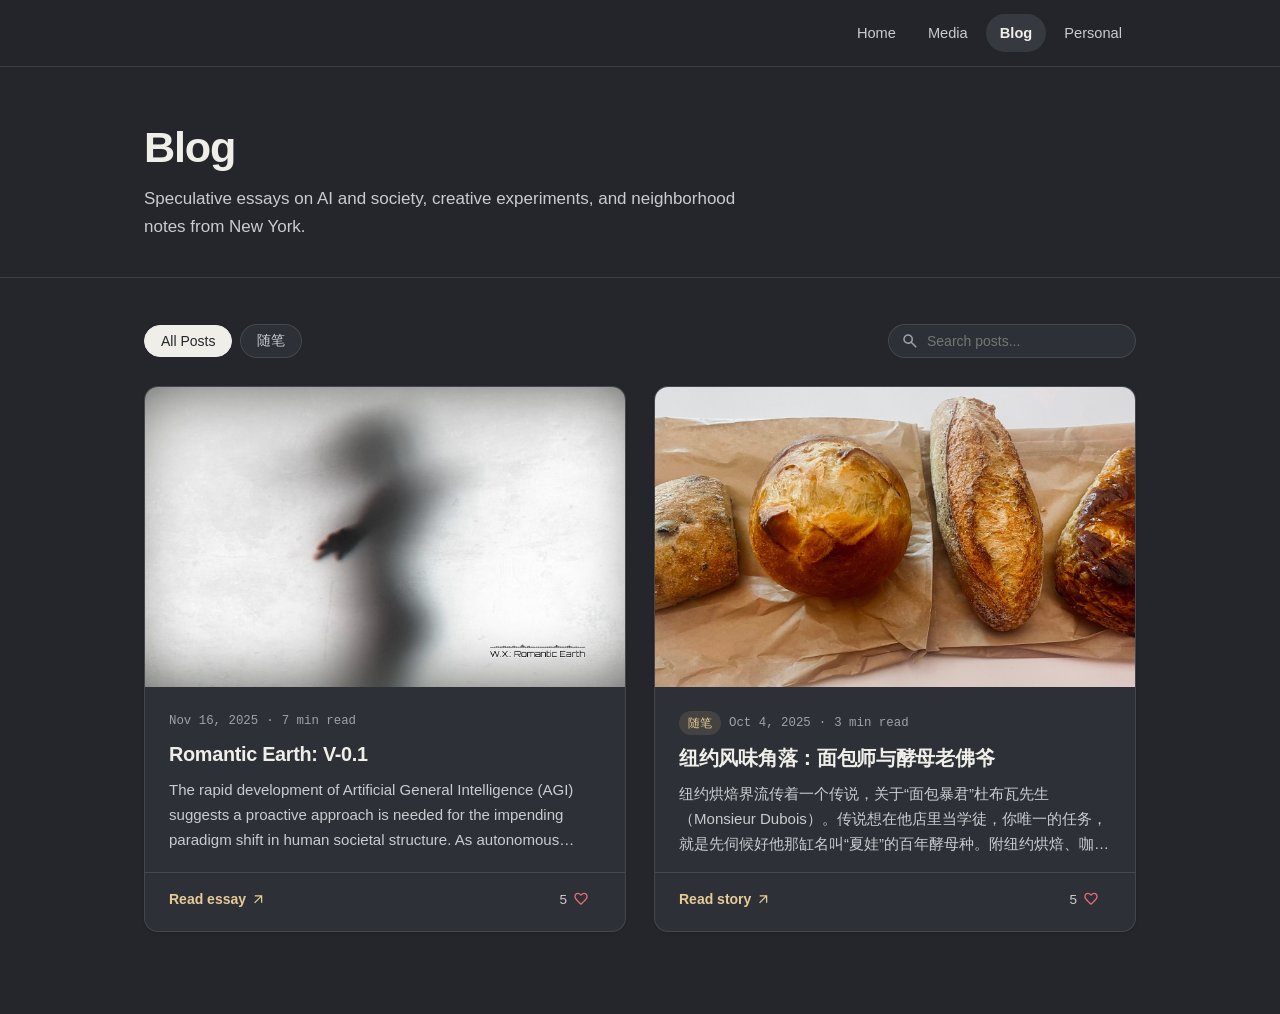
==== commit 46178271: "Add interactive like heart button with 5 likes to blog cards and post pages" ====
--- a/blog/index.html
+++ b/blog/index.html
@@ -63,7 +63,7 @@
         
       <div class="post-grid">
         <article class="post-card" data-post-card data-category="essay">
-          <a href="../post/romantic-earth-v-0-1/" id="post-card-romantic-earth">
+          <a class="post-card-main" href="../post/romantic-earth-v-0-1/" id="post-card-romantic-earth">
             <div class="post-card-cover">
               <img src="../assets/images/romantic-earth-cover.jpg" alt="Romantic Earth: V-0.1 cover artwork" loading="lazy" />
             </div>
@@ -75,13 +75,16 @@
               </div>
               <h3 class="post-card-title">Romantic Earth: V-0.1</h3>
               <p class="post-card-excerpt">The rapid development of Artificial General Intelligence (AGI) suggests a proactive approach is needed for the impending paradigm shift in human societal structure. As autonomous systems begin to manage the logistical and material foundations of civilization, humanity may face a &ldquo;post-work alignment problem.&rdquo;</p>
-              <span class="post-card-footer">Read essay <svg class="icon icon-sm" viewBox="0 0 24 24" aria-hidden="true"><path d="M6.4,18L5,16.6L14.6,7H6V5H18V17H16V8.4L6.4,18Z"/></svg></span>
             </div>
           </a>
+          <div class="post-card-bar">
+            <a class="post-card-footer" href="../post/romantic-earth-v-0-1/">Read essay <svg class="icon icon-sm" viewBox="0 0 24 24" aria-hidden="true"><path d="M6.4,18L5,16.6L14.6,7H6V5H18V17H16V8.4L6.4,18Z"/></svg></a>
+            <button class="like-btn" type="button" data-like-post="romantic-earth" data-base-likes="5" aria-pressed="false" aria-label="Like post (5 likes)"><span class="like-count">5</span><svg class="icon icon-sm heart-icon heart-outline" viewBox="0 0 24 24" aria-hidden="true"><path d="M12,21l-1.45-1.3q-2.52-2.28-4.17-3.93t-2.63-2.96T2.4,10.42T2,8.15Q2,5.8 3.58,4.22T7.5,2.65q1.3,0 2.47,0.55T12,4.75q0.85-1 2.02-1.55t2.48-0.55q2.35,0 3.92,1.58T22,8.15q0,1.15-0.4,2.27t-1.38,2.39t-2.63,2.96T13.45,19.7L12,21Zm0-2.7q2.4-2.15 3.95-3.69t2.45-2.67t1.25-2.02T20,8.15q0-1.5-1-2.5t-2.5-1q-1.17,0-2.17,0.66T12.75,7h-1.5q-0.58-1.03-1.58-1.69T7.5,4.65q-1.5,0-2.5,1t-1,2.5q0,0.88 0.35,1.77t1.25,2.02t2.45,2.67T12,18.3Z"/></svg><svg class="icon icon-sm heart-icon heart-filled" viewBox="0 0 24 24" aria-hidden="true" hidden><path d="M12,21l-1.45-1.3q-2.52-2.28-4.17-3.93t-2.63-2.96T2.4,10.42T2,8.15Q2,5.8 3.58,4.22T7.5,2.65q1.3,0 2.47,0.55T12,4.75q0.85-1 2.02-1.55t2.48-0.55q2.35,0 3.92,1.58T22,8.15q0,1.15-0.4,2.27t-1.38,2.39t-2.63,2.96T13.45,19.7L12,21Z"/></svg></button>
+          </div>
         </article>
 
         <article class="post-card" data-post-card data-category="随笔">
-          <a href="../post/%E7%BA%BD%E7%BA%A6%E9%A3%8E%E5%91%B3%E8%A7%92%E8%90%BD/" id="post-card-ny-corners">
+          <a class="post-card-main" href="../post/%E7%BA%BD%E7%BA%A6%E9%A3%8E%E5%91%B3%E8%A7%92%E8%90%BD/" id="post-card-ny-corners">
             <div class="post-card-cover">
               <img src="../assets/images/ny-bakery-cover.jpg" alt="纽约风味角落 artisan breads" loading="lazy" />
             </div>
@@ -94,9 +97,12 @@
               </div>
               <h3 class="post-card-title" lang="zh-Hans">纽约风味角落：面包师与酵母老佛爷</h3>
               <p class="post-card-excerpt" lang="zh-Hans">纽约烘焙界流传着一个传说，关于“面包暴君”杜布瓦先生（Monsieur Dubois）。传说想在他店里当学徒，你唯一的任务，就是先伺候好他那缸名叫“夏娃”的百年酵母种。附纽约烘焙、咖啡与抹茶风味笔记及 AI 原创曲 Caffeine Mode。</p>
-              <span class="post-card-footer">Read story <svg class="icon icon-sm" viewBox="0 0 24 24" aria-hidden="true"><path d="M6.4,18L5,16.6L14.6,7H6V5H18V17H16V8.4L6.4,18Z"/></svg></span>
             </div>
           </a>
+          <div class="post-card-bar">
+            <a class="post-card-footer" href="../post/%E7%BA%BD%E7%BA%A6%E9%A3%8E%E5%91%B3%E8%A7%92%E8%90%BD/">Read story <svg class="icon icon-sm" viewBox="0 0 24 24" aria-hidden="true"><path d="M6.4,18L5,16.6L14.6,7H6V5H18V17H16V8.4L6.4,18Z"/></svg></a>
+            <button class="like-btn" type="button" data-like-post="ny-corners" data-base-likes="5" aria-pressed="false" aria-label="Like post (5 likes)"><span class="like-count">5</span><svg class="icon icon-sm heart-icon heart-outline" viewBox="0 0 24 24" aria-hidden="true"><path d="M12,21l-1.45-1.3q-2.52-2.28-4.17-3.93t-2.63-2.96T2.4,10.42T2,8.15Q2,5.8 3.58,4.22T7.5,2.65q1.3,0 2.47,0.55T12,4.75q0.85-1 2.02-1.55t2.48-0.55q2.35,0 3.92,1.58T22,8.15q0,1.15-0.4,2.27t-1.38,2.39t-2.63,2.96T13.45,19.7L12,21Zm0-2.7q2.4-2.15 3.95-3.69t2.45-2.67t1.25-2.02T20,8.15q0-1.5-1-2.5t-2.5-1q-1.17,0-2.17,0.66T12.75,7h-1.5q-0.58-1.03-1.58-1.69T7.5,4.65q-1.5,0-2.5,1t-1,2.5q0,0.88 0.35,1.77t1.25,2.02t2.45,2.67T12,18.3Z"/></svg><svg class="icon icon-sm heart-icon heart-filled" viewBox="0 0 24 24" aria-hidden="true" hidden><path d="M12,21l-1.45-1.3q-2.52-2.28-4.17-3.93t-2.63-2.96T2.4,10.42T2,8.15Q2,5.8 3.58,4.22T7.5,2.65q1.3,0 2.47,0.55T12,4.75q0.85-1 2.02-1.55t2.48-0.55q2.35,0 3.92,1.58T22,8.15q0,1.15-0.4,2.27t-1.38,2.39t-2.63,2.96T13.45,19.7L12,21Z"/></svg></button>
+          </div>
         </article>
       </div>
 
--- a/assets/css/styles.css
+++ b/assets/css/styles.css
@@ -692,7 +692,7 @@
   border-color: var(--border-strong);
 }
 
-.post-card > a {
+.post-card-main {
   display: flex;
   flex-direction: column;
   flex: 1;
@@ -716,7 +716,7 @@
 }
 
 .post-card-body {
-  padding: 24px;
+  padding: 24px 24px 16px;
   display: flex;
   flex-direction: column;
   flex: 1;
@@ -755,21 +755,106 @@
   font-size: 0.94rem;
   line-height: 1.65;
   color: var(--ink-secondary);
-  margin: 0 0 20px;
+  margin: 0;
   display: -webkit-box;
   -webkit-line-clamp: 3;
   -webkit-box-orient: vertical;
   overflow: hidden;
 }
 
+.post-card-bar {
+  display: flex;
+  align-items: center;
+  justify-content: space-between;
+  gap: 12px;
+  padding: 12px 24px 18px;
+  margin-top: auto;
+  border-top: 1px solid var(--border);
+}
+
 .post-card-footer {
-  margin-top: auto;
   display: inline-flex;
   align-items: center;
   gap: 5px;
   font-size: 0.875rem;
   font-weight: 560;
   color: var(--accent);
+  transition: color 0.16s ease;
+}
+
+.post-card-footer:hover {
+  color: var(--accent-hover);
+}
+
+.like-btn {
+  display: inline-flex;
+  align-items: center;
+  gap: 6px;
+  padding: 5px 11px;
+  border-radius: 999px;
+  border: 1px solid transparent;
+  background: transparent;
+  color: var(--ink-secondary);
+  font-family: var(--font-sans);
+  font-size: 0.85rem;
+  font-weight: 500;
+  font-variant-numeric: tabular-nums;
+  cursor: pointer;
+  transition: color 0.16s ease, background-color 0.16s ease, border-color 0.16s ease, transform 0.14s ease;
+}
+
+.like-btn:hover {
+  background: var(--bg-subtle);
+  border-color: var(--border);
+  color: var(--ink);
+}
+
+.like-btn:active {
+  transform: scale(0.95);
+}
+
+.like-btn .heart-icon {
+  width: 16px;
+  height: 16px;
+  color: #e46c78;
+  transition: transform 0.18s ease, color 0.16s ease;
+}
+
+.like-btn:hover .heart-icon {
+  transform: scale(1.12);
+}
+
+.like-btn.is-liked {
+  color: var(--ink);
+  background: rgba(228, 108, 120, 0.12);
+  border-color: rgba(228, 108, 120, 0.28);
+}
+
+.like-btn.is-liked .heart-icon {
+  color: #ec6b78;
+}
+
+.like-btn-post {
+  border-color: var(--border);
+  background: var(--bg-elevated);
+  padding: 6px 14px;
+}
+
+.post-actions-row {
+  display: flex;
+  flex-wrap: wrap;
+  align-items: center;
+  justify-content: space-between;
+  gap: 16px;
+  margin-top: 28px;
+}
+
+.post-actions-row .hashtag-row {
+  margin: 0;
+}
+
+.post-actions-end {
+  justify-content: flex-end;
 }
 
 /* Horizontal Related Post Card */
@@ -930,28 +1015,16 @@
 }
 
 .art-card {
-  background: var(--bg-elevated);
-  border: 1px solid var(--border);
-  border-radius: var(--radius-lg);
-  padding: 12px;
+  border: 1px solid var(--border);
+  border-radius: var(--radius-md);
+  overflow: hidden;
   box-shadow: var(--shadow-md);
 }
 
 .art-card img {
-  border-radius: 10px;
   width: 100%;
   aspect-ratio: 16 / 11;
   object-fit: cover;
-}
-
-.art-caption {
-  padding: 12px 6px 4px;
-  font-family: var(--font-mono);
-  font-size: 0.76rem;
-  color: var(--ink-muted);
-  display: flex;
-  justify-content: space-between;
-  gap: 12px;
 }
 
 /* ==========================================================================
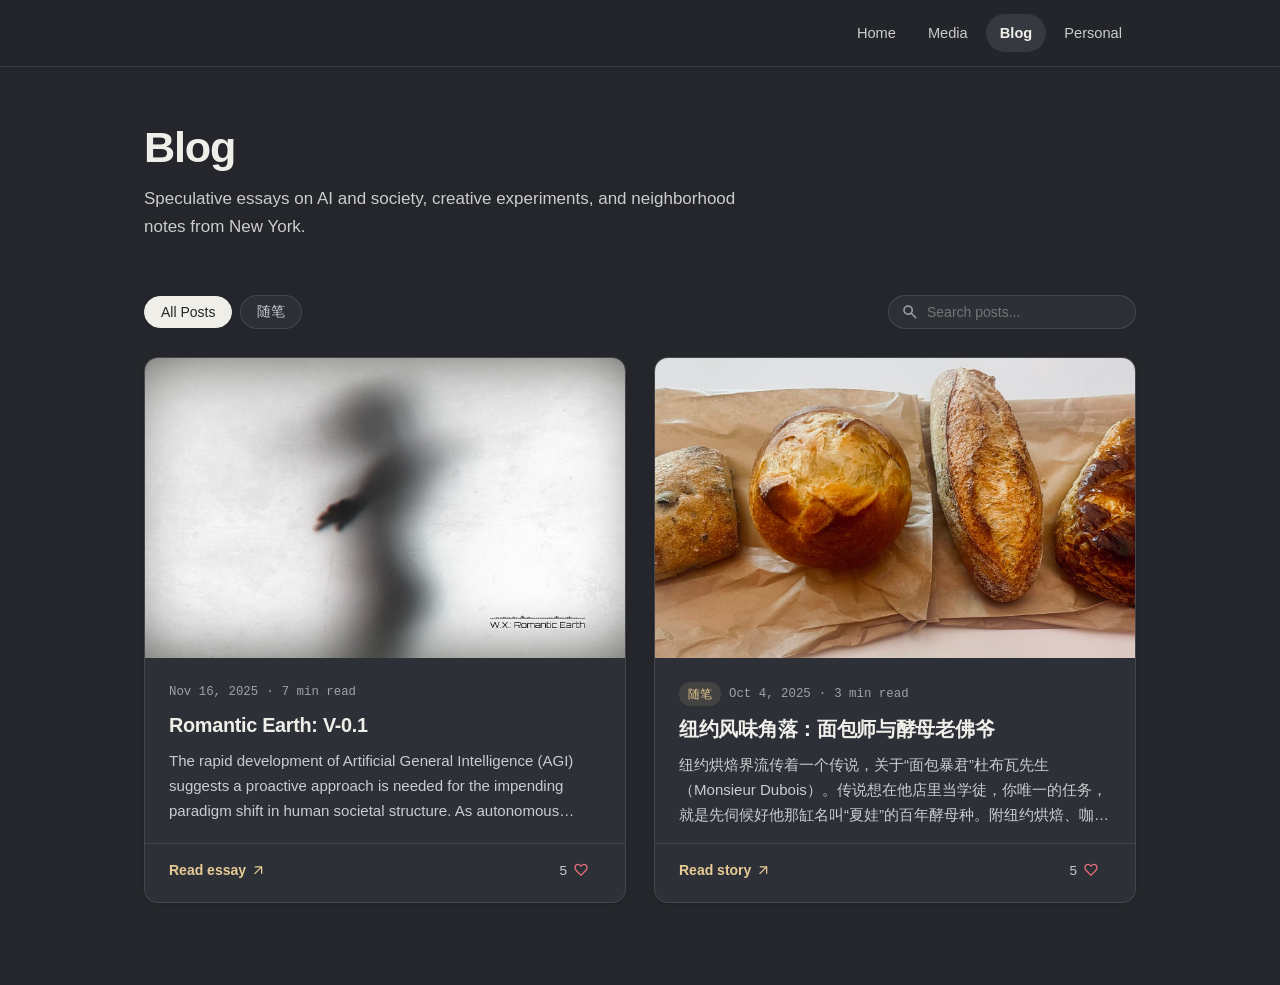
==== commit c5fe5b5f: "Final QA polish: 0 Axe a11y violations, clean subpage headers, TOC scroll spy, RSS feed, and NameSil" ====
--- a/blog/index.html
+++ b/blog/index.html
@@ -8,6 +8,7 @@
   <title>Blog | Wei Xia</title>
   <meta name="description" content="Essays and personal writing by Wei Xia." />
   <link rel="canonical" href="https://www.ericwxia.xyz/blog/" />
+  <link rel="alternate" type="application/rss+xml" title="Wei Xia — Blog" href="https://www.ericwxia.xyz/blog-feed.xml" />
   <link rel="icon" href="../favicon.ico" />
   <meta property="og:title" content="Blog | Wei Xia" />
   <meta property="og:description" content="Essays and personal writing by Wei Xia." />
@@ -73,7 +74,7 @@
                 <span>&middot;</span>
                 <span>7 min read</span>
               </div>
-              <h3 class="post-card-title">Romantic Earth: V-0.1</h3>
+              <h2 class="post-card-title">Romantic Earth: V-0.1</h2>
               <p class="post-card-excerpt">The rapid development of Artificial General Intelligence (AGI) suggests a proactive approach is needed for the impending paradigm shift in human societal structure. As autonomous systems begin to manage the logistical and material foundations of civilization, humanity may face a &ldquo;post-work alignment problem.&rdquo;</p>
             </div>
           </a>
@@ -95,7 +96,7 @@
                 <span>&middot;</span>
                 <span>3 min read</span>
               </div>
-              <h3 class="post-card-title" lang="zh-Hans">纽约风味角落：面包师与酵母老佛爷</h3>
+              <h2 class="post-card-title" lang="zh-Hans">纽约风味角落：面包师与酵母老佛爷</h2>
               <p class="post-card-excerpt" lang="zh-Hans">纽约烘焙界流传着一个传说，关于“面包暴君”杜布瓦先生（Monsieur Dubois）。传说想在他店里当学徒，你唯一的任务，就是先伺候好他那缸名叫“夏娃”的百年酵母种。附纽约烘焙、咖啡与抹茶风味笔记及 AI 原创曲 Caffeine Mode。</p>
             </div>
           </a>
--- a/assets/css/styles.css
+++ b/assets/css/styles.css
@@ -29,8 +29,8 @@
   --fig-md: #e59a3c;
   --fig-ga: #e06c6c;
   --fig-tier1-fill: rgba(75, 196, 152, 0.18);
-  --fig-tier2-fill: rgba(116, 175, 214, 0.16);
-  --fig-tier3-fill: rgba(243, 240, 232, 0.07);
+  --fig-tier2-fill: rgba(232, 203, 150, 0.14);
+  --fig-tier3-fill: rgba(239, 238, 233, 0.07);
   --radius-sm: 8px;
   --radius-md: 14px;
   --radius-lg: 20px;
@@ -392,27 +392,6 @@
   margin: 0 0 24px;
 }
 
-.focus-strip {
-  display: flex;
-  flex-wrap: wrap;
-  align-items: center;
-  gap: 8px;
-  margin: 0 0 30px;
-  padding: 0;
-  list-style: none;
-  font-family: var(--font-mono);
-  font-size: 0.75rem;
-  color: var(--ink-secondary);
-}
-
-.focus-chip {
-  padding: 4px 11px;
-  border-radius: 999px;
-  background: var(--bg-subtle);
-  border: 1px solid var(--border);
-  white-space: nowrap;
-}
-
 .hero-actions {
   display: flex;
   flex-wrap: wrap;
@@ -487,8 +466,7 @@
    ========================================================================== */
 
 .page-hero {
-  padding: 56px 0 36px;
-  border-bottom: 1px solid var(--border);
+  padding: 56px 0 8px;
 }
 
 .page-title {
@@ -958,7 +936,7 @@
   grid-template-columns: 1.22fr 0.92fr;
   gap: 52px;
   align-items: start;
-  padding: 48px 0 64px;
+  padding: 28px 0 64px;
 }
 
 .personal-prose > p {
@@ -968,50 +946,6 @@
   line-height: 1.8;
   color: var(--ink);
   margin: 0 0 22px;
-}
-
-.places-strip {
-  margin-top: 34px;
-  padding-top: 26px;
-  border-top: 1px solid var(--border);
-}
-
-.places-trail {
-  display: flex;
-  flex-wrap: wrap;
-  align-items: center;
-  gap: 8px 6px;
-  list-style: none;
-  padding: 0;
-  margin: 14px 0 0;
-}
-
-.place-step {
-  display: inline-flex;
-  align-items: center;
-  gap: 6px;
-  font-size: 0.86rem;
-  color: var(--ink-secondary);
-}
-
-.place-name {
-  padding: 4px 11px;
-  border-radius: 999px;
-  background: var(--bg-subtle);
-  border: 1px solid var(--border);
-}
-
-.place-name.is-current {
-  background: var(--ink);
-  color: var(--bg);
-  border-color: var(--ink);
-  font-weight: 560;
-}
-
-.place-arrow {
-  color: var(--ink-muted);
-  font-family: var(--font-mono);
-  font-size: 0.78rem;
 }
 
 .art-card {
@@ -1152,11 +1086,25 @@
 
 .hashtag {
   font-size: 0.8125rem;
+  color: var(--ink-secondary);
+  background: var(--bg-elevated);
+  border: 1px solid var(--border);
+  padding: 3px 11px;
+  border-radius: 999px;
+  font-weight: 480;
+}
+
+.hashtag-link {
   color: var(--accent);
   background: var(--accent-soft);
-  padding: 3px 11px;
-  border-radius: 999px;
+  border-color: var(--accent-border);
   font-weight: 520;
+  transition: color 0.16s ease, border-color 0.16s ease;
+}
+
+.hashtag-link:hover {
+  color: var(--accent-hover);
+  border-color: rgba(232, 203, 150, 0.56);
 }
 
 .disclaimer-box {
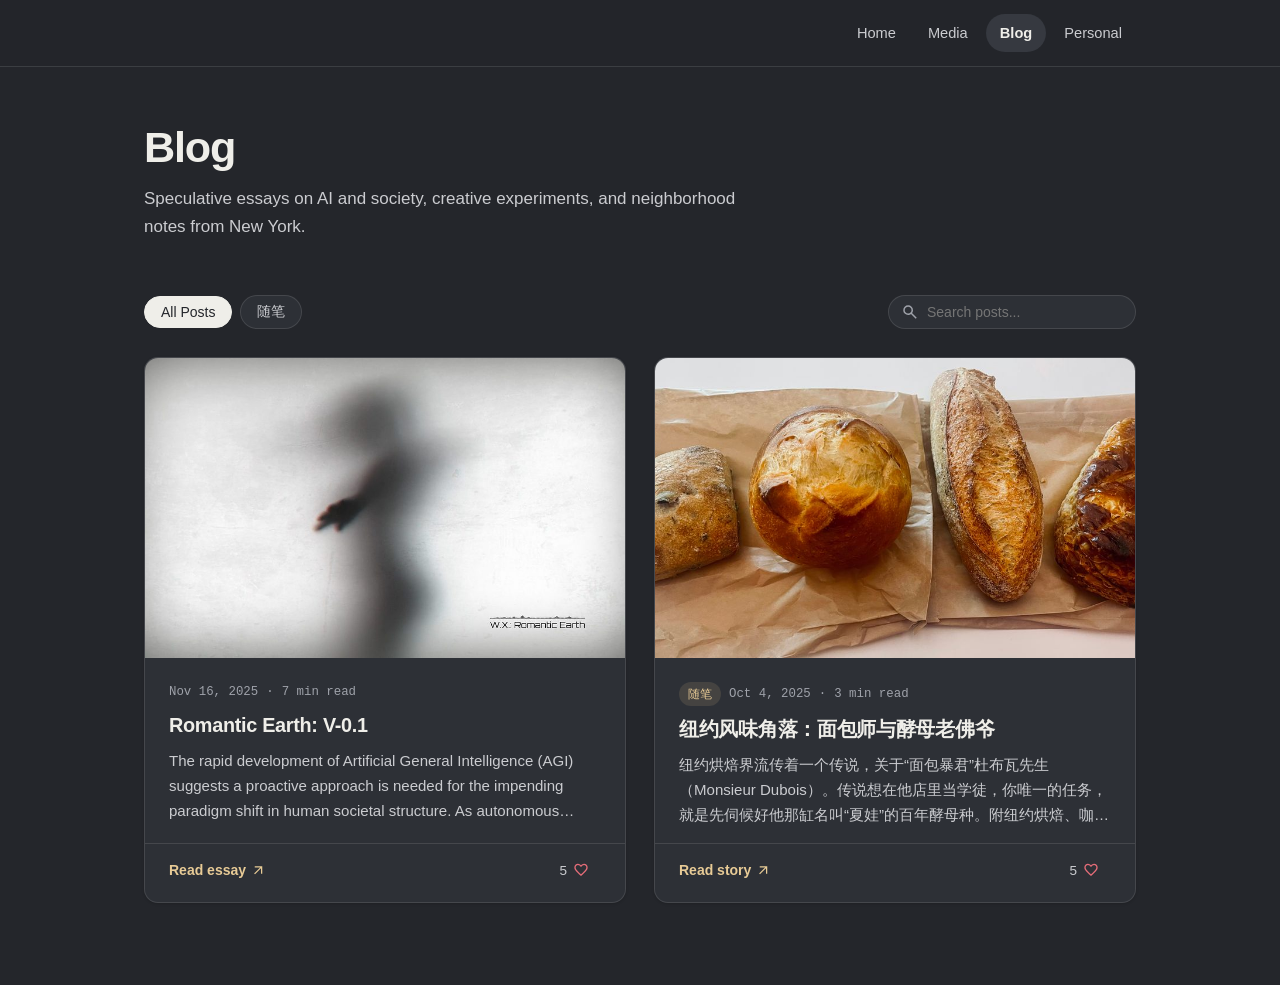
==== commit 2199c5bc: "Optimize Personal painting (681KB->62KB), add gallery thumbnails, and trim render-blocking fonts per" ====
--- a/blog/index.html
+++ b/blog/index.html
@@ -18,7 +18,8 @@
   <meta property="og:type" content="website" />
   <link rel="preconnect" href="https://fonts.googleapis.com" />
   <link rel="preconnect" href="https://fonts.gstatic.com" crossorigin />
-  <link href="https://fonts.googleapis.com/css2?family=Google+Sans+Code:wght@400..600&family=Google+Sans+Flex:opsz,wght,ROND@14..48,400..700,0..100&family=Newsreader:ital,opsz,wght@0,6..72,400..600;1,6..72,400..500&family=Noto+Sans+SC:wght@400;500;600&family=Noto+Serif+SC:wght@400;600&display=swap" rel="stylesheet" />
+  <link href="https://fonts.googleapis.com/css2?family=Google+Sans+Code:wght@400..600&amp;family=Google+Sans+Flex:opsz,wght,ROND@14..48,400..700,0..100&amp;display=swap" rel="stylesheet" />
+  <link href="https://fonts.googleapis.com/css2?family=Noto+Sans+SC:wght@400;500;600&amp;text=%E2%80%9C%E2%80%9D%E3%80%81%E3%80%82%E4%B8%80%E4%B8%8E%E4%B8%AA%E4%BA%8E%E4%BB%96%E4%BB%BB%E4%BC%A0%E4%BC%BA%E4%BD%9B%E4%BD%A0%E5%80%99%E5%85%88%E5%85%B3%E5%88%9B%E5%8A%A1%E5%8C%85%E5%8E%9F%E5%8F%8A%E5%8F%AB%E5%90%8D%E5%90%9B%E5%91%B3%E5%92%96%E5%94%AF%E5%95%A1%E5%9C%A8%E5%A4%8F%E5%A5%BD%E5%A8%83%E5%AD%A6%E5%B0%B1%E5%B8%83%E5%B8%88%E5%B9%B4%E5%BA%97%E5%BD%93%E5%BE%92%E6%83%B3%E6%8A%B9%E6%98%AF%E6%9A%B4%E6%9B%B2%E6%9D%9C%E6%AF%8D%E6%B5%81%E7%83%98%E7%84%99%E7%88%B7%E7%93%A6%E7%94%9F%E7%95%8C%E7%99%BE%E7%9A%84%E7%9D%80%E7%A7%8D%E7%AC%94%E7%BA%A6%E7%BA%BD%E7%BC%B8%E8%80%81%E8%8C%B6%E8%90%BD%E8%A7%92%E8%AE%B0%E8%AF%B4%E9%82%A3%E9%85%B5%E9%87%8C%E9%99%84%E9%9A%8F%E9%9D%A2%E9%A3%8E%EF%BC%88%EF%BC%89%EF%BC%8C%EF%BC%9A&amp;display=swap" rel="stylesheet" />
   <link rel="stylesheet" href="../assets/css/styles.css" />
 </head>
 <body>
@@ -66,7 +67,7 @@
         <article class="post-card" data-post-card data-category="essay">
           <a class="post-card-main" href="../post/romantic-earth-v-0-1/" id="post-card-romantic-earth">
             <div class="post-card-cover">
-              <img src="../assets/images/romantic-earth-cover.jpg" alt="Romantic Earth: V-0.1 cover artwork" loading="lazy" />
+              <img src="../assets/images/romantic-earth-cover.jpg" alt="Romantic Earth: V-0.1 cover artwork" width="960" height="540" fetchpriority="high" decoding="async" />
             </div>
             <div class="post-card-body">
               <div class="post-card-meta">
@@ -87,7 +88,7 @@
         <article class="post-card" data-post-card data-category="随笔">
           <a class="post-card-main" href="../post/%E7%BA%BD%E7%BA%A6%E9%A3%8E%E5%91%B3%E8%A7%92%E8%90%BD/" id="post-card-ny-corners">
             <div class="post-card-cover">
-              <img src="../assets/images/ny-bakery-cover.jpg" alt="纽约风味角落 artisan breads" loading="lazy" />
+              <img src="../assets/images/ny-bakery-cover.jpg" alt="纽约风味角落 artisan breads" width="960" height="512" fetchpriority="high" decoding="async" />
             </div>
             <div class="post-card-body">
               <div class="post-card-meta">
--- a/assets/css/styles.css
+++ b/assets/css/styles.css
@@ -933,10 +933,14 @@
 
 .personal-layout {
   display: grid;
-  grid-template-columns: 1.22fr 0.92fr;
-  gap: 52px;
+  grid-template-columns: minmax(0, 1fr) auto;
+  gap: 56px;
   align-items: start;
   padding: 28px 0 64px;
+}
+
+.personal-prose {
+  max-width: 60ch;
 }
 
 .personal-prose > p {
@@ -948,7 +952,46 @@
   margin: 0 0 22px;
 }
 
+.personal-social {
+  display: inline-flex;
+  align-items: center;
+  gap: 12px;
+  margin-top: 6px;
+}
+
+.social-link {
+  display: inline-flex;
+  align-items: center;
+  gap: 3px;
+  font-size: 0.86rem;
+  font-weight: 480;
+  color: var(--ink-muted);
+  transition: color 0.16s ease;
+}
+
+.social-link:hover {
+  color: var(--accent);
+}
+
+.social-link .icon-sm {
+  width: 13px;
+  height: 13px;
+  transition: transform 0.16s ease;
+}
+
+.social-link:hover .icon-sm {
+  transform: translate(2px, -2px);
+}
+
+.social-sep {
+  color: var(--border-strong);
+  user-select: none;
+}
+
 .art-card {
+  width: 276px;
+  max-width: 276px;
+  margin-left: auto;
   border: 1px solid var(--border);
   border-radius: var(--radius-md);
   overflow: hidden;
@@ -1715,7 +1758,13 @@
 
   .personal-layout {
     grid-template-columns: 1fr;
-    gap: 36px;
+    gap: 32px;
+  }
+
+  .art-card {
+    margin: 0;
+    width: 240px;
+    max-width: 240px;
   }
 
   .post-grid {
